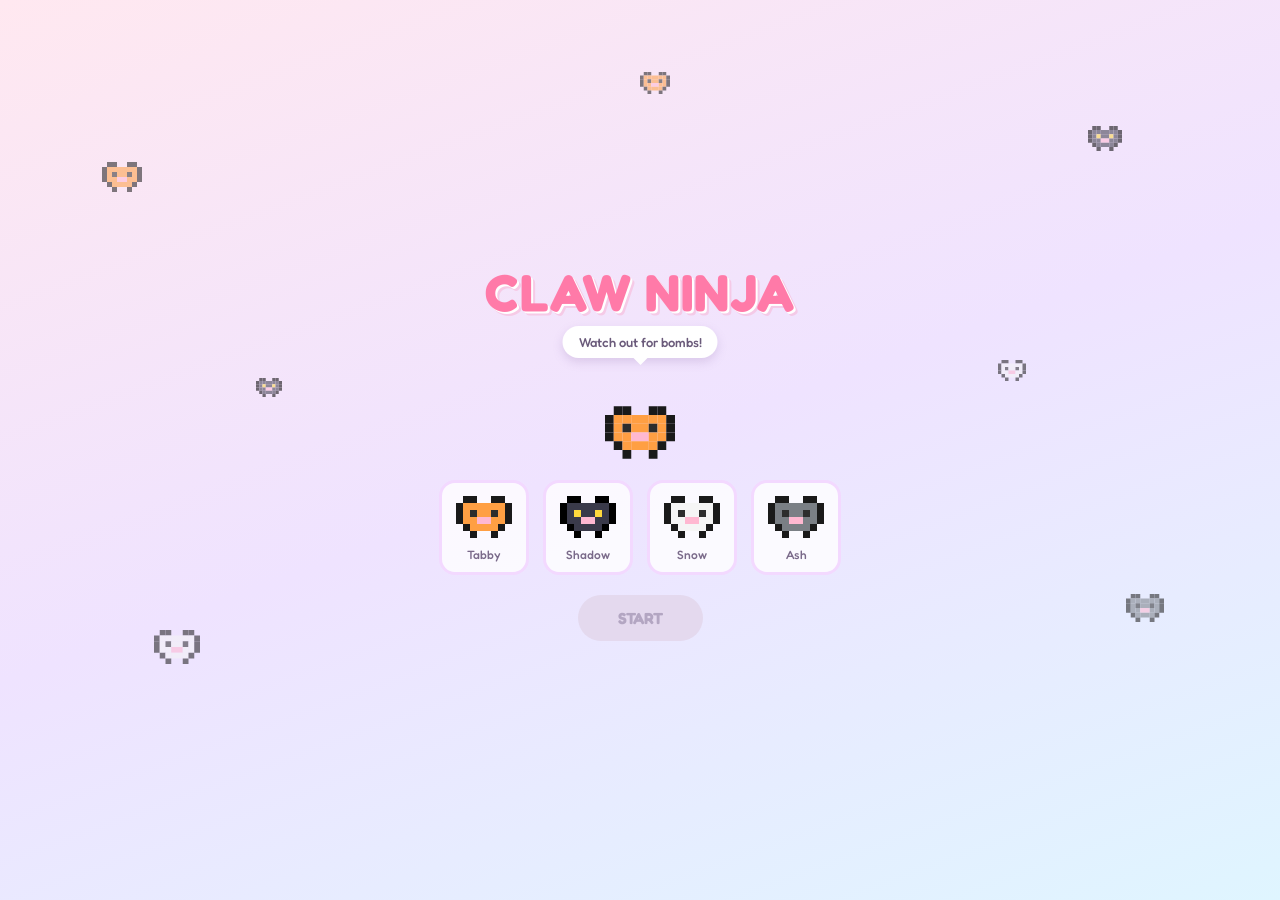
==== index.html @ 16cb2e8c "Claw Ninja: cats,rats,bombs,combos,sounds" ====
<!DOCTYPE html>
<html lang="en">
<head>
  <meta charset="UTF-8" />
  <title>Claw Ninja</title>
  <link rel="preconnect" href="https://fonts.googleapis.com">
  <link href="https://fonts.googleapis.com/css2?family=Fredoka:wght@500;700&display=swap" rel="stylesheet">
  <link rel="stylesheet" href="style.css" />
</head>
<body>
  <canvas id="gameCanvas"></canvas>

  <div id="menuOverlay">
    <div id="floatingCats"></div>

    <div class="menuContent">
      <h1>CLAW NINJA</h1>
      <p class="subtitle">choose your cat</p>

      <div id="mascotWrap">
        <canvas id="mascotCanvas" width="70" height="55"></canvas>
        <div id="catBubble"></div>
      </div>

      <div id="catGrid"></div>
      <button id="startBtn" disabled>START</button>
    </div>
  </div>

  <div id="gameOverOverlay" class="hidden">
    <h1>GAME OVER</h1>
    <p class="subtitle" id="finalScoreText"></p>
    <button id="restartBtn">PLAY AGAIN</button>
  </div>

  <script src="game.js"></script>
</body>
</html>
---- style.css ----
* {
  margin: 0;
  padding: 0;
  box-sizing: border-box;
}

html, body {
  width: 100%;
  height: 100%;
  overflow: hidden;
  font-family: "Fredoka", sans-serif;
}

canvas#gameCanvas {
  display: block;
  background: linear-gradient(180deg, #ffe3ec 0%, #e0d4f7 45%, #d2f3ff 100%);
}

.hidden {
  display: none !important;
}

/* ---------- OVERLAYS ---------- */

#menuOverlay,
#gameOverOverlay {
  position: fixed;
  inset: 0;
  background: linear-gradient(160deg, #ffe8f0 0%, #efe3ff 50%, #dff5ff 100%);
  display: flex;
  align-items: center;
  justify-content: center;
  color: #5a4a6a;
  text-align: center;
  overflow: hidden;
}

.menuContent {
  position: relative;
  z-index: 2;
  display: flex;
  flex-direction: column;
  align-items: center;
  gap: 14px;
}

#gameOverOverlay {
  flex-direction: column;
  gap: 16px;
}

#menuOverlay h1,
#gameOverOverlay h1 {
  font-size: 52px;
  font-weight: 700;
  color: #ff7aa8;
  text-shadow: 2px 2px 0 #fff, 4px 4px 0 rgba(255,122,168,0.25);
  letter-spacing: 1px;
}

.subtitle {
  color: #8a76a8;
  font-weight: 500;
  font-size: 15px;
}

/* ---------- MASCOT + SPEECH BUBBLE ---------- */

#mascotWrap {
  position: relative;
  height: 90px;
  display: flex;
  align-items: flex-end;
  justify-content: center;
}

#mascotCanvas {
  animation: bob 2.4s ease-in-out infinite;
}

#catBubble {
  position: absolute;
  top: -44px;
  left: 50%;
  transform: translateX(-50%);
  background: #fff;
  color: #6a5a7a;
  padding: 8px 16px;
  border-radius: 16px;
  font-size: 13px;
  font-weight: 500;
  white-space: nowrap;
  box-shadow: 0 4px 10px rgba(150,120,180,0.25);
  opacity: 0;
  transition: opacity 0.4s ease;
}

#catBubble::after {
  content: "";
  position: absolute;
  bottom: -7px;
  left: 50%;
  transform: translateX(-50%);
  border-width: 7px 7px 0 7px;
  border-style: solid;
  border-color: #fff transparent transparent transparent;
}

#catBubble.visible {
  opacity: 1;
}

/* ---------- FLOATING BACKGROUND CATS ---------- */

#floatingCats {
  position: absolute;
  inset: 0;
  z-index: 1;
  pointer-events: none;
}

.floatingCat {
  position: absolute;
  animation-name: floatAround;
  animation-timing-function: ease-in-out;
  animation-iteration-count: infinite;
  opacity: 0.55;
}

@keyframes floatAround {
  0%   { transform: translate(0, 0) rotate(0deg); }
  25%  { transform: translate(22px, -18px) rotate(6deg); }
  50%  { transform: translate(-12px, -32px) rotate(-5deg); }
  75%  { transform: translate(-24px, -8px) rotate(4deg); }
  100% { transform: translate(0, 0) rotate(0deg); }
}

@keyframes bob {
  0%, 100% { transform: translateY(0); }
  50% { transform: translateY(-8px); }
}

/* ---------- CAT SELECT GRID ---------- */

#catGrid {
  display: flex;
  gap: 14px;
  margin: 6px 0;
}

.catCard {
  background: #ffffffcc;
  border: 3px solid #f3d9ff;
  border-radius: 16px;
  padding: 10px;
  cursor: pointer;
  text-align: center;
  transition: transform 0.15s ease, border-color 0.15s ease;
}

.catCard:hover {
  transform: translateY(-4px);
}

.catCard.selected {
  border-color: #ff9ac2;
  box-shadow: 0 4px 14px rgba(255,154,194,0.45);
}

.catCard canvas {
  display: block;
}

.catCard span {
  display: block;
  margin-top: 6px;
  font-size: 12px;
  font-weight: 500;
  color: #7a6a8a;
}

/* ---------- BUTTONS ---------- */

#startBtn,
#restartBtn {
  padding: 13px 40px;
  font-family: inherit;
  font-size: 16px;
  font-weight: 700;
  color: #fff;
  background: linear-gradient(135deg, #ff9ac2, #c9a6ff);
  border: none;
  border-radius: 30px;
  cursor: pointer;
  box-shadow: 0 6px 14px rgba(200,140,220,0.4);
  transition: transform 0.15s ease;
}

#startBtn:hover:not(:disabled),
#restartBtn:hover {
  transform: translateY(-2px);
}

#startBtn:disabled {
  background: #e4d9ee;
  color: #b3a6c2;
  cursor: not-allowed;
  box-shadow: none;
}
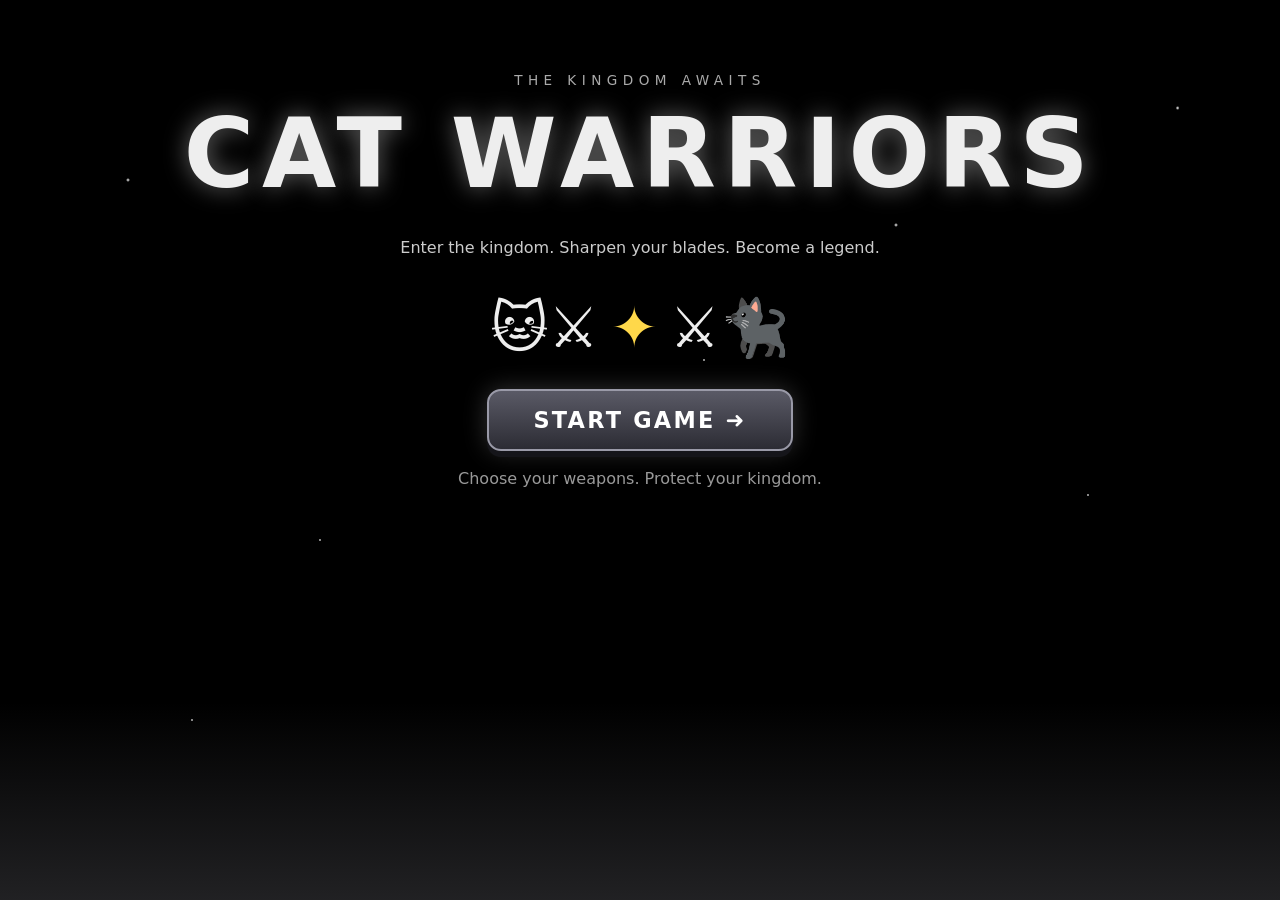
==== commit d7de6804: "claw ninja website" ====
--- a/index.html
+++ b/index.html
@@ -1,38 +1,39 @@
+
 <!DOCTYPE html>
 <html lang="en">
 <head>
-  <meta charset="UTF-8" />
-  <title>Claw Ninja</title>
-  <link rel="preconnect" href="https://fonts.googleapis.com">
-  <link href="https://fonts.googleapis.com/css2?family=Fredoka:wght@500;700&display=swap" rel="stylesheet">
-  <link rel="stylesheet" href="style.css" />
+  <meta charset="UTF-8">
+  <meta name="viewport" content="width=device-width, initial-scale=1.0">
+  <title>Cat Warriors | Enter the Kingdom</title>
+  <link rel="stylesheet" href="home.css">
 </head>
+
 <body>
-  <canvas id="gameCanvas"></canvas>
+  <div class="stars" aria-hidden="true"></div>
 
-  <div id="menuOverlay">
-    <div id="floatingCats"></div>
+  <main class="welcome">
+    <p class="eyebrow">THE KINGDOM AWAITS</p>
 
-    <div class="menuContent">
-      <h1>CLAW NINJA</h1>
-      <p class="subtitle">choose your cat</p>
+    <h1>CAT WARRIORS</h1>
 
-      <div id="mascotWrap">
-        <canvas id="mascotCanvas" width="70" height="55"></canvas>
-        <div id="catBubble"></div>
-      </div>
+    <p class="subtitle">
+      Enter the kingdom. Sharpen your blades.
+      Become a legend.
+    </p>
 
-      <div id="catGrid"></div>
-      <button id="startBtn" disabled>START</button>
+    <div class="battlefield" aria-label="Cat knights preparing for battle">
+      <span class="knight knight-left">🐱⚔️</span>
+      <span class="clash">✦</span>
+      <span class="knight knight-right">⚔️🐈‍⬛</span>
     </div>
-  </div>
 
-  <div id="gameOverOverlay" class="hidden">
-    <h1>GAME OVER</h1>
-    <p class="subtitle" id="finalScoreText"></p>
-    <button id="restartBtn">PLAY AGAIN</button>
-  </div>
+    <a class="start-button" href="shop.html">
+      START GAME <span>➜</span>
+    </a>
 
-  <script src="game.js"></script>
+    <p class="hint">Choose your weapons. Protect your kingdom.</p>
+  </main>
+
+  <div class="ground-fog" aria-hidden="true"></div>
 </body>
-</html>+</html>
--- a/home.css
+++ b/home.css
@@ -0,0 +1,61 @@
+* { box-sizing: border-box; }
+html, body { margin: 0; min-height: 100%; }
+body {
+  font-family: system-ui, sans-serif; color: #eee;
+  background: #000 url('assest/cat-castle-night.svg') center / cover no-repeat fixed;
+}
+body::before {            /* dark overlay so text is readable */
+  content: ""; position: fixed; inset: 0; z-index: 0;
+  background: linear-gradient(rgba(0,0,0,.55), rgba(0,0,0,.25) 50%, rgba(0,0,0,.7));
+}
+
+/* twinkling stars */
+.stars {
+  position: fixed; inset: 0; z-index: 1; pointer-events: none;
+  background-image:
+    radial-gradient(2px 2px at 10% 20%, #fff, transparent),
+    radial-gradient(1.5px 1.5px at 25% 60%, #fff, transparent),
+    radial-gradient(2px 2px at 40% 15%, #fff, transparent),
+    radial-gradient(1.5px 1.5px at 55% 40%, #fff, transparent),
+    radial-gradient(2px 2px at 70% 25%, #fff, transparent),
+    radial-gradient(1.5px 1.5px at 85% 55%, #fff, transparent),
+    radial-gradient(2px 2px at 92% 12%, #fff, transparent),
+    radial-gradient(1.5px 1.5px at 15% 80%, #fff, transparent);
+  animation: twinkle 3s ease-in-out infinite alternate;
+}
+@keyframes twinkle { from { opacity: .3; } to { opacity: 1; } }
+
+.welcome {
+  position: relative; z-index: 2; min-height: 100vh;
+  display: flex; flex-direction: column; align-items: center;
+  padding: 8vh 16px 0; text-align: center;
+}
+.eyebrow { letter-spacing: .4em; font-size: .85rem; color: #aaa; margin: 0; }
+h1 {
+  font-size: clamp(2.5rem, 9vw, 6rem); margin: .1em 0; letter-spacing: .08em;
+  text-shadow: 0 0 25px rgba(255,255,255,.4);
+}
+.subtitle { max-width: 480px; color: #ccc; line-height: 1.6; }
+
+.battlefield { display: flex; align-items: center; gap: 12px; font-size: clamp(2rem, 7vw, 3.5rem); margin: 18px 0 28px; }
+.knight-left  { animation: lunge-l 1.2s ease-in-out infinite; }
+.knight-right { animation: lunge-r 1.2s ease-in-out infinite; }
+.clash { color: #ffd84a; animation: spark 1.2s ease-in-out infinite; }
+@keyframes lunge-l { 50% { transform: translateX(14px); } }
+@keyframes lunge-r { 50% { transform: translateX(-14px); } }
+@keyframes spark { 0%,100% { opacity: .2; transform: scale(.7); } 50% { opacity: 1; transform: scale(1.5); } }
+
+.start-button {
+  display: inline-block; padding: 16px 44px; font-size: 1.4rem; font-weight: bold;
+  color: #fff; text-decoration: none; letter-spacing: .1em;
+  background: linear-gradient(#5a5a66, #2c2c34); border: 2px solid #9a9aa8; border-radius: 14px;
+  box-shadow: 0 6px 0 #15151a, 0 0 25px rgba(255,255,255,.2); transition: transform .1s;
+}
+.start-button:hover { background: linear-gradient(#70707e, #3a3a44); }
+.start-button:active { transform: translateY(4px); }
+.hint { color: #999; margin-top: 18px; }
+
+.ground-fog {
+  position: fixed; left: 0; right: 0; bottom: 0; height: 22vh; z-index: 1; pointer-events: none;
+  background: linear-gradient(transparent, rgba(150,150,160,.22));
+}
